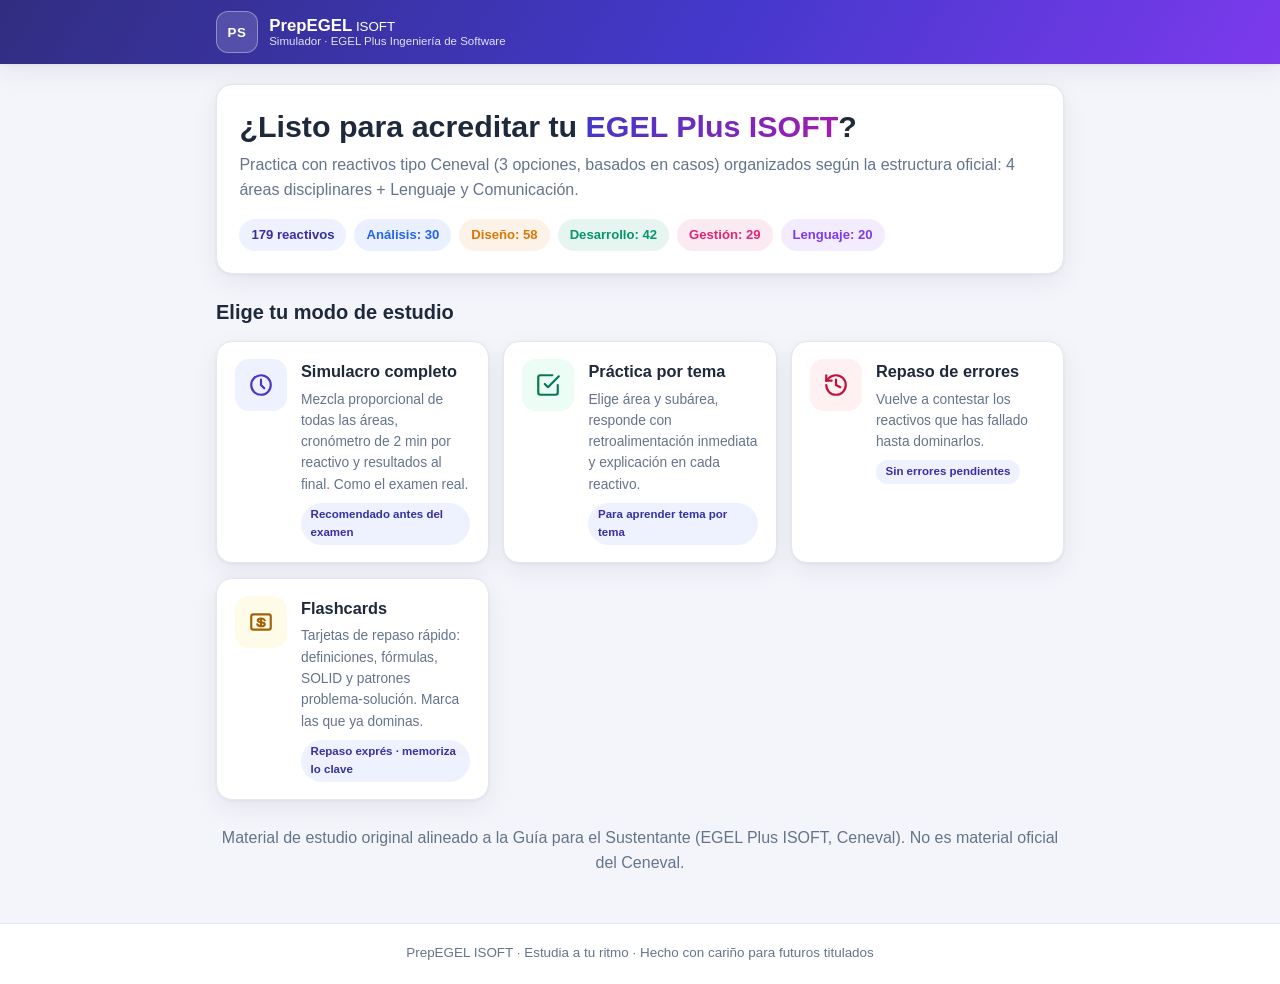
==== index.html @ 5092d604 "Simulador EGEL Plus ISOFT" ====
<!DOCTYPE html>
<html lang="es">
<head>
  <meta charset="UTF-8">
  <meta name="viewport" content="width=device-width, initial-scale=1.0">
  <meta name="description" content="App de preparación para el EGEL Plus ISOFT del Ceneval: simulacros y práctica por áreas con explicaciones.">
  <meta name="theme-color" content="#4338ca">
  <title>PrepEGEL ISOFT — Simulador EGEL Plus Ingeniería de Software</title>
  <link rel="icon" href="data:image/svg+xml,%3Csvg xmlns='http://www.w3.org/2000/svg' viewBox='0 0 100 100'%3E%3Crect width='100' height='100' rx='20' fill='%234338ca'/%3E%3Ctext x='50' y='68' font-size='48' text-anchor='middle' fill='white' font-family='Arial'%3EPS%3C/text%3E%3C/svg%3E">
  <link rel="stylesheet" href="css/style.css">
</head>
<body>

  <header class="topbar">
    <div class="topbar-inner">
      <button id="btn-home" class="brand" aria-label="Ir al inicio">
        <span class="brand-badge">PS</span>
        <span class="brand-text">
          <strong>PrepEGEL</strong> ISOFT
          <small>Simulador · EGEL Plus Ingeniería de Software</small>
        </span>
      </button>
    </div>
    <div class="progress-track" id="progress-track" hidden>
      <div class="progress-fill" id="progress-fill"></div>
    </div>
  </header>

  <main class="container">

    <!-- ============ PANTALLA INICIO ============ -->
    <section id="screen-home" class="screen">
      <div class="hero card">
        <h1>¿Listo para acreditar tu <span class="grad-text">EGEL Plus ISOFT</span>?</h1>
        <p class="muted">
          Practica con reactivos tipo Ceneval (3 opciones, basados en casos) organizados según la
          estructura oficial: 4 áreas disciplinares + Lenguaje y Comunicación.
        </p>
        <div class="hero-stats" id="hero-stats"></div>
      </div>

      <h2 class="section-title">Elige tu modo de estudio</h2>
      <div class="mode-grid">

        <button class="mode-card" data-mode="simulacro">
          <div class="mode-icon" style="background:#eef2ff;color:#4338ca">
            <svg width="26" height="26" viewBox="0 0 24 24" fill="none" stroke="currentColor" stroke-width="2" stroke-linecap="round"><circle cx="12" cy="12" r="9"/><path d="M12 7v5l3 3"/></svg>
          </div>
          <div>
            <h3>Simulacro completo</h3>
            <p>Mezcla proporcional de todas las áreas, cronómetro de 2 min por reactivo y resultados al final. Como el examen real.</p>
            <span class="tag">Recomendado antes del examen</span>
          </div>
        </button>

        <button class="mode-card" data-mode="practica">
          <div class="mode-icon" style="background:#ecfdf5;color:#047857">
            <svg width="26" height="26" viewBox="0 0 24 24" fill="none" stroke="currentColor" stroke-width="2" stroke-linecap="round" stroke-linejoin="round"><path d="M9 11l3 3L22 4"/><path d="M21 12v7a2 2 0 01-2 2H5a2 2 0 01-2-2V5a2 2 0 012-2h11"/></svg>
          </div>
          <div>
            <h3>Práctica por tema</h3>
            <p>Elige área y subárea, responde con retroalimentación inmediata y explicación en cada reactivo.</p>
            <span class="tag">Para aprender tema por tema</span>
          </div>
        </button>

        <button class="mode-card" data-mode="errores">
          <div class="mode-icon" style="background:#fff1f2;color:#be123c">
            <svg width="26" height="26" viewBox="0 0 24 24" fill="none" stroke="currentColor" stroke-width="2" stroke-linecap="round"><path d="M3 12a9 9 0 109-9 9.75 9.75 0 00-6.74 2.74L3 8"/><path d="M3 3v5h5"/><path d="M12 7v5l4 2"/></svg>
          </div>
          <div>
            <h3>Repaso de errores</h3>
            <p>Vuelve a contestar los reactivos que has fallado hasta dominarlos.</p>
            <span class="tag" id="errors-count-tag">Sin errores pendientes</span>
          </div>
        </button>

        <button class="mode-card" data-mode="flash">
          <div class="mode-icon" style="background:#fefce8;color:#a16207">
            <svg width="26" height="26" viewBox="0 0 24 24" fill="none" stroke="currentColor" stroke-width="2" stroke-linecap="round" stroke-linejoin="round"><rect x="3" y="5" width="18" height="14" rx="2"/><path d="M12 9v6"/><path d="M15.5 10.5c-.5-1-1.9-1.7-3.5-1.7-1.7 0-3 .8-3 1.9 0 2.4 6.5 1 6.5 3.3 0 1.1-1.4 1.9-3.2 1.9-1.8 0-3.2-.7-3.7-1.8"/></svg>
          </div>
          <div>
            <h3>Flashcards</h3>
            <p>Tarjetas de repaso rápido: definiciones, fórmulas, SOLID y patrones problema-solución. Marca las que ya dominas.</p>
            <span class="tag">Repaso exprés · memoriza lo clave</span>
          </div>
        </button>

      </div>

      <div id="history-box" class="card history" hidden>
        <h3>Tus últimos intentos</h3>
        <ul id="history-list"></ul>
      </div>

      <p class="footnote muted">
        Material de estudio original alineado a la Guía para el Sustentante (EGEL Plus ISOFT, Ceneval).
        No es material oficial del Ceneval.
      </p>
    </section>

    <!-- ============ PANTALLA CONFIGURACIÓN ============ -->
    <section id="screen-setup" class="screen" hidden>
      <button class="back-link" id="btn-setup-back">&larr; Volver</button>
      <div class="card setup-card">
        <h2 id="setup-title">Configura tu sesión</h2>

        <div id="setup-areas-block">
          <h3 class="block-label">Áreas a practicar</h3>
          <div class="area-checks" id="area-checks"></div>
          <h3 class="block-label">Subáreas (opcional)</h3>
          <div class="subarea-chips" id="subarea-chips">
            <span class="muted small">Selecciona una o más áreas para filtrar por subárea.</span>
          </div>
        </div>

        <div id="setup-length-block">
          <h3 class="block-label">Extensión del simulacro</h3>
          <div class="seg-group" id="length-options"></div>
        </div>

        <div class="toggles">
          <label class="switch-row">
            <span>
              <strong>Cronómetro</strong><br>
              <span class="muted small">2 minutos por reactivo, como en el examen real.</span>
            </span>
            <input type="checkbox" id="toggle-timer" checked>
            <span class="switch" aria-hidden="true"></span>
          </label>
          <label class="switch-row">
            <span>
              <strong>Retroalimentación inmediata</strong><br>
              <span class="muted small">Ver la respuesta correcta y su explicación tras cada reactivo.</span>
            </span>
            <input type="checkbox" id="toggle-instant">
            <span class="switch" aria-hidden="true"></span>
          </label>
        </div>

        <button class="btn btn-primary btn-lg btn-block" id="btn-start">Comenzar sesión &rarr;</button>
      </div>
    </section>

    <!-- ============ PANTALLA QUIZ ============ -->
    <section id="screen-quiz" class="screen" hidden>
      <div class="quiz-head">
        <div class="quiz-meta">
          <span class="badge" id="quiz-area-badge">Área</span>
          <span class="badge badge-sub" id="quiz-sub-badge">Subárea</span>
        </div>
        <div class="quiz-right">
          <span class="counter" id="quiz-counter">1 / 10</span>
          <span class="timer-pill" id="quiz-timer">02:00</span>
        </div>
      </div>

      <article class="card question-card">
        <div id="quiz-base" class="question-base" hidden></div>
        <figure id="quiz-figure" class="q-figure" hidden></figure>
        <h2 id="quiz-stem" class="question-stem"></h2>
        <div id="quiz-options" class="options"></div>
        <div id="quiz-feedback" class="feedback" hidden>
          <p class="feedback-verdict" id="feedback-verdict"></p>
          <p class="feedback-exp" id="feedback-exp"></p>
        </div>
      </article>

      <div class="quiz-nav">
        <button class="btn btn-ghost" id="btn-prev">&larr; Anterior</button>
        <button class="btn btn-danger-ghost" id="btn-finish">Terminar</button>
        <button class="btn btn-primary" id="btn-next">Siguiente &rarr;</button>
      </div>
      <p class="muted small quiz-hint">Atajos: teclas 1·2·3 para responder, flechas para navegar.</p>
    </section>

    <!-- ============ PANTALLA RESULTADOS ============ -->
    <section id="screen-results" class="screen" hidden>
      <div class="card results-hero">
        <p class="results-kicker">Resultado de la sesión</p>
        <div class="score-ring" id="score-ring">
          <svg viewBox="0 0 120 120" aria-hidden="true">
            <circle cx="60" cy="60" r="52" class="ring-bg"/>
            <circle cx="60" cy="60" r="52" class="ring-fg" id="ring-fg"/>
          </svg>
          <div class="score-center">
            <strong id="score-pct">0%</strong>
            <span id="score-level">—</span>
          </div>
        </div>
        <p class="muted" id="score-detail"></p>
        <p class="disclaimer small muted">Nivel estimado. El examen oficial usa la escala ICNE 700–1300 (≥1000 Satisfactorio, ≥1150 Sobresaliente).</p>
      </div>

      <div class="card">
        <h3>Desempeño por área</h3>
        <div id="area-breakdown"></div>
      </div>

      <div class="card">
        <h3>Desempeño por subárea</h3>
        <div id="subarea-breakdown"></div>
      </div>

      <div class="results-actions">
        <button class="btn btn-primary" id="btn-review-all">Revisar reactivos con explicaciones</button>
        <button class="btn btn-ghost" id="btn-new-session">Nueva sesión</button>
      </div>
    </section>

    <!-- ============ PANTALLA REPASO ============ -->
    <section id="screen-review" class="screen" hidden>
      <button class="back-link" id="btn-review-back">&larr; Volver a resultados</button>
      <div class="review-filter" id="review-filter">
        <button class="chip active" data-filter="all">Todas</button>
        <button class="chip" data-filter="wrong">Incorrectas</button>
        <button class="chip" data-filter="right">Correctas</button>
      </div>
      <div id="review-list"></div>
    </section>

    <!-- ============ PANTALLA FLASHCARDS ============ -->
    <section id="screen-flash" class="screen" hidden>
      <button class="back-link" id="fc-exit">&larr; Volver al inicio</button>

      <div class="flash-toolbar">
        <div class="review-filter" id="fc-filter">
          <button class="chip active" data-area="all">Todas</button>
          <button class="chip" data-area="A1">A1 · Análisis</button>
          <button class="chip" data-area="A2">A2 · Diseño</button>
          <button class="chip" data-area="A3">A3 · Desarrollo</button>
          <button class="chip" data-area="A4">A4 · Gestión</button>
          <button class="chip" data-area="LC">Lenguaje</button>
        </div>
        <label class="fc-toggle">
          <input type="checkbox" id="fc-only-unknown">
          <span>Solo no dominadas</span>
        </label>
      </div>

      <div class="fc-meta muted small">
        <span id="fc-progress-text"></span>
        <span id="fc-counter-known"></span>
      </div>
      <div class="progress-track"><div class="progress-fill" id="fc-progress-fill"></div></div>

      <div id="fc-card-wrap">
        <div class="fc-card" id="fc-card">
          <div class="fc-face fc-front">
            <span class="badge" id="fc-area-badge"></span>
            <p class="fc-text" id="fc-card-front-text"></p>
            <span class="muted tiny">Pregunta</span>
          </div>
          <div class="fc-face fc-back">
            <p class="fc-text fc-back-text" id="fc-card-back-text"></p>
            <span class="muted tiny">Respuesta</span>
          </div>
        </div>
      </div>
      <p class="muted small center" id="fc-hint"></p>

      <div class="fc-verdicts" id="fc-verdicts" hidden>
        <button class="btn btn-danger" id="fc-hard">&#10007; Aún no la sabía</button>
        <button class="btn btn-success" id="fc-easy">&#10003; ¡La sabía!</button>
      </div>

      <div class="card center" id="fc-done-panel" hidden></div>
    </section>

  </main>

  <!-- Diálogo de confirmación al terminar -->
  <div class="overlay" id="finish-overlay" hidden>
    <div class="dialog card">
      <h3>¿Terminar la sesión?</h3>
      <p id="finish-summary" class="muted"></p>
      <div class="dialog-actions">
        <button class="btn btn-ghost" id="btn-cancel-finish">Seguir estudiando</button>
        <button class="btn btn-primary" id="btn-confirm-finish">Sí, terminar</button>
      </div>
    </div>
  </div>

  <footer class="site-footer muted small">
    PrepEGEL ISOFT · Estudia a tu ritmo · Hecho con cariño para futuros titulados
  </footer>

  <script src="js/questions-a1.js"></script>
  <script src="js/questions-a2.js"></script>
  <script src="js/questions-a3.js"></script>
  <script src="js/questions-a4.js"></script>
  <script src="js/questions-lang.js"></script>
  <script src="js/questions-extra.js"></script>
  <script src="js/flashcards.js"></script>
  <script src="js/app.js"></script>
</body>
</html>
---- css/style.css ----
/* ============================================================
   PrepEGEL ISOFT — Hoja de estilos
   Diseño limpio, responsivo, mobile-first
   ============================================================ */

:root {
  --primary: #4338ca;
  --primary-dark: #3730a3;
  --primary-soft: #eef2ff;
  --accent: #7c3aed;
  --bg: #f4f5fb;
  --card: #ffffff;
  --ink: #1e293b;
  --muted: #64748b;
  --line: #e2e8f0;
  --ok: #059669;
  --ok-soft: #ecfdf5;
  --bad: #dc2626;
  --bad-soft: #fef2f2;
  --warn: #d97706;
  --radius: 16px;
  --shadow: 0 1px 3px rgba(30, 41, 59, .06), 0 8px 24px rgba(30, 41, 59, .07);
  font-size: 16px;
}

/* El atributo hidden SIEMPRE oculta, aunque haya reglas display:flex/grid en clases */
[hidden] { display: none !important; }

* { box-sizing: border-box; margin: 0; padding: 0; }

html { scroll-behavior: smooth; }

body {
  font-family: -apple-system, BlinkMacSystemFont, "Segoe UI", Roboto, "Helvetica Neue", Arial, sans-serif;
  background: var(--bg);
  color: var(--ink);
  line-height: 1.55;
  -webkit-font-smoothing: antialiased;
  min-height: 100vh;
  display: flex;
  flex-direction: column;
}

/* ---------- Barra superior ---------- */
.topbar {
  background: linear-gradient(120deg, #312e81 0%, #4338ca 55%, #7c3aed 100%);
  color: #fff;
  position: sticky;
  top: 0;
  z-index: 50;
  box-shadow: var(--shadow);
}
.topbar-inner {
  max-width: 880px;
  margin: 0 auto;
  padding: .7rem 1rem;
}
.brand {
  display: flex;
  align-items: center;
  gap: .7rem;
  background: none;
  border: 0;
  cursor: pointer;
  text-align: left;
  color: #fff;
}
.brand-badge {
  width: 42px; height: 42px;
  border-radius: 12px;
  background: rgba(255,255,255,.15);
  border: 1px solid rgba(255,255,255,.35);
  display: grid;
  place-items: center;
  font-weight: 800;
  letter-spacing: .5px;
}
.brand-text { line-height: 1.15; }
.brand-text strong { font-size: 1.05rem; }
.brand-text small {
  display: block;
  font-size: .72rem;
  opacity: .85;
}

.progress-track {
  height: 5px;
  background: rgba(255,255,255,.25);
}
.progress-fill {
  height: 100%;
  width: 0%;
  background: #fff;
  transition: width .3s ease;
}

/* ---------- Layout ---------- */
.container {
  width: 100%;
  max-width: 880px;
  margin: 0 auto;
  padding: 1.2rem 1rem 3rem;
  flex: 1;
}

.screen[hidden] { display: none !important; }

.card {
  background: var(--card);
  border-radius: var(--radius);
  box-shadow: var(--shadow);
  padding: 1.4rem;
  margin-bottom: 1.1rem;
  border: 1px solid var(--line);
}

h1 { font-size: clamp(1.4rem, 4vw, 1.9rem); line-height: 1.25; }
h2 { font-size: 1.25rem; }
h3 { font-size: 1.02rem; }

.grad-text {
  background: linear-gradient(90deg, #4338ca, #a21caf);
  -webkit-background-clip: text;
  background-clip: text;
  color: transparent;
}

.section-title { margin: 1.4rem 0 .8rem; }

.muted { color: var(--muted); }
.small { font-size: .84rem; }

.hero p { margin-top: .5rem; }

.hero-stats {
  display: flex;
  flex-wrap: wrap;
  gap: .5rem;
  margin-top: 1rem;
}
.stat-chip {
  background: var(--primary-soft);
  color: var(--primary-dark);
  font-weight: 600;
  font-size: .82rem;
  padding: .38rem .75rem;
  border-radius: 999px;
}

.footnote { margin-top: 1.6rem; text-align: center; }

/* ---------- Modos ---------- */
.mode-grid {
  display: grid;
  gap: .9rem;
  grid-template-columns: repeat(auto-fit, minmax(250px, 1fr));
}
.mode-card {
  display: flex;
  gap: .9rem;
  align-items: flex-start;
  text-align: left;
  background: var(--card);
  border: 1px solid var(--line);
  border-radius: var(--radius);
  box-shadow: var(--shadow);
  padding: 1.1rem;
  cursor: pointer;
  transition: transform .15s ease, box-shadow .15s ease, border-color .15s ease;
  font: inherit;
  color: inherit;
}
.mode-card:hover { transform: translateY(-3px); border-color: var(--primary); }
.mode-card:focus-visible { outline: 3px solid var(--primary); outline-offset: 2px; }
.mode-card h3 { margin-bottom: .25rem; }
.mode-card p { font-size: .86rem; color: var(--muted); }
.mode-icon {
  flex: 0 0 auto;
  width: 52px; height: 52px;
  border-radius: 14px;
  display: grid;
  place-items: center;
}
.tag {
  display: inline-block;
  margin-top: .5rem;
  font-size: .72rem;
  font-weight: 700;
  color: var(--primary-dark);
  background: var(--primary-soft);
  border-radius: 999px;
  padding: .18rem .6rem;
}

/* ---------- Historial ---------- */
.history ul { list-style: none; margin-top: .6rem; }
.history li {
  display: flex;
  justify-content: space-between;
  gap: 1rem;
  padding: .45rem 0;
  border-bottom: 1px dashed var(--line);
  font-size: .88rem;
}
.history li:last-child { border-bottom: 0; }

/* ---------- Botones ---------- */
.btn {
  font: inherit;
  font-weight: 600;
  border-radius: 12px;
  border: 1px solid transparent;
  padding: .65rem 1.2rem;
  cursor: pointer;
  transition: filter .15s ease, transform .1s ease, background .15s ease;
}
.btn:active { transform: scale(.98); }
.btn-primary { background: var(--primary); color: #fff; }
.btn-primary:hover { filter: brightness(1.08); }
.btn-ghost {
  background: #fff;
  border-color: var(--line);
  color: var(--ink);
}
.btn-ghost:hover { background: #f8fafc; }
.btn-danger-ghost {
  background: #fff;
  border-color: #fecdd3;
  color: var(--bad);
}
.btn-danger-ghost:hover { background: var(--bad-soft); }
.btn-lg { padding: .85rem 1.4rem; font-size: 1.05rem; }
.btn-block { width: 100%; }
.btn:disabled { opacity: .45; cursor: not-allowed; }

.back-link {
  background: none;
  border: 0;
  color: var(--primary);
  font-weight: 600;
  cursor: pointer;
  font-size: .92rem;
  margin-bottom: .8rem;
  padding: .2rem 0;
}

/* ---------- Configuración ---------- */
.setup-card h2 { margin-bottom: .4rem; }
.block-label {
  margin: 1.1rem 0 .55rem;
  font-size: .82rem;
  text-transform: uppercase;
  letter-spacing: .06em;
  color: var(--muted);
}
.area-checks {
  display: grid;
  gap: .5rem;
  grid-template-columns: repeat(auto-fit, minmax(230px, 1fr));
}
.area-check-item {
  display: flex;
  align-items: center;
  gap: .55rem;
  border: 1px solid var(--line);
  border-radius: 12px;
  padding: .6rem .75rem;
  cursor: pointer;
  font-size: .86rem;
  background: #fff;
  transition: border-color .15s ease;
}
.area-check-item:hover { border-color: var(--primary); }
.area-check-item input { accent-color: var(--primary); width: 17px; height: 17px; }
.area-dot {
  width: 10px; height: 10px;
  border-radius: 50%;
  flex: 0 0 auto;
}

.subarea-chips {
  display: flex;
  flex-wrap: wrap;
  gap: .45rem;
}
.chip {
  border: 1px solid var(--line);
  background: #fff;
  border-radius: 999px;
  font: inherit;
  font-size: .8rem;
  padding: .32rem .8rem;
  cursor: pointer;
  color: var(--ink);
  transition: all .15s ease;
}
.chip.active {
  background: var(--primary);
  border-color: var(--primary);
  color: #fff;
  font-weight: 600;
}

.seg-group {
  display: inline-flex;
  flex-wrap: wrap;
  border: 1px solid var(--line);
  border-radius: 12px;
  overflow: hidden;
  background: #fff;
}
.seg-group button {
  font: inherit;
  font-size: .88rem;
  border: 0;
  background: transparent;
  padding: .55rem 1.05rem;
  cursor: pointer;
  color: var(--muted);
  border-right: 1px solid var(--line);
}
.seg-group button:last-child { border-right: 0; }
.seg-group button.active {
  background: var(--primary);
  color: #fff;
  font-weight: 600;
}

.toggles { margin-top: 1.3rem; display: grid; gap: .8rem; }
.switch-row {
  display: flex;
  align-items: center;
  justify-content: space-between;
  gap: 1rem;
  border: 1px solid var(--line);
  border-radius: 12px;
  padding: .75rem .9rem;
  cursor: pointer;
  background: #fff;
}
.switch-row input { display: none; }
.switch {
  flex: 0 0 auto;
  width: 46px; height: 26px;
  background: #cbd5e1;
  border-radius: 999px;
  position: relative;
  transition: background .2s ease;
}
.switch::after {
  content: "";
  position: absolute;
  top: 3px; left: 3px;
  width: 20px; height: 20px;
  background: #fff;
  border-radius: 50%;
  transition: left .2s ease;
  box-shadow: 0 1px 3px rgba(0,0,0,.25);
}
.switch-row input:checked + .switch { background: var(--primary); }
.switch-row input:checked + .switch::after { left: 23px; }

#btn-start { margin-top: 1.4rem; }

/* ---------- Quiz ---------- */
.quiz-head {
  display: flex;
  align-items: center;
  justify-content: space-between;
  gap: .8rem;
  flex-wrap: wrap;
  margin-bottom: .8rem;
}
.quiz-meta { display: flex; gap: .4rem; flex-wrap: wrap; }
.badge {
  font-size: .74rem;
  font-weight: 700;
  padding: .3rem .7rem;
  border-radius: 999px;
  background: var(--primary-soft);
  color: var(--primary-dark);
}
.badge-sub { background: #f1f5f9; color: #475569; }
.quiz-right { display: flex; align-items: center; gap: .6rem; }
.counter { font-weight: 700; font-size: .95rem; }
.timer-pill {
  font-variant-numeric: tabular-nums;
  font-weight: 700;
  background: var(--ink);
  color: #fff;
  border-radius: 999px;
  padding: .34rem .85rem;
  min-width: 76px;
  text-align: center;
}
.timer-pill.warn {
  background: var(--warn);
  animation: pulse 1s infinite;
}
.timer-pill.off { background: #94a3b8; }
@keyframes pulse {
  50% { opacity: .55; }
}

.question-base {
  background: #f8fafc;
  border-left: 4px solid var(--primary);
  border-radius: 10px;
  padding: .9rem 1rem;
  font-size: .93rem;
  white-space: pre-line;
  margin-bottom: 1rem;
  color: #334155;
}
.question-stem { margin-bottom: 1.1rem; font-size: 1.08rem; line-height: 1.5; }

.options { display: grid; gap: .6rem; }
.option-btn {
  display: flex;
  align-items: flex-start;
  gap: .8rem;
  text-align: left;
  font: inherit;
  background: #fff;
  border: 2px solid var(--line);
  border-radius: 14px;
  padding: .85rem 1rem;
  cursor: pointer;
  transition: border-color .15s ease, background .15s ease;
  line-height: 1.45;
}
.option-btn:hover:not(:disabled) { border-color: var(--primary); background: var(--primary-soft); }
.option-btn:disabled { cursor: default; opacity: 1; }
.option-letter {
  flex: 0 0 auto;
  width: 28px; height: 28px;
  border-radius: 8px;
  background: #f1f5f9;
  color: #475569;
  display: grid;
  place-items: center;
  font-weight: 800;
  font-size: .85rem;
}
.option-btn.selected { border-color: var(--primary); background: var(--primary-soft); }
.option-btn.selected .option-letter { background: var(--primary); color: #fff; }

.option-btn.correct { border-color: var(--ok); background: var(--ok-soft); }
.option-btn.correct .option-letter { background: var(--ok); color: #fff; }
.option-btn.wrong { border-color: var(--bad); background: var(--bad-soft); }
.option-btn.wrong .option-letter { background: var(--bad); color: #fff; }

.feedback {
  margin-top: 1rem;
  border-radius: 12px;
  padding: .9rem 1rem;
  animation: fadein .25s ease;
}
.feedback.good { background: var(--ok-soft); border: 1px solid #a7f3d0; }
.feedback.bad  { background: var(--bad-soft); border: 1px solid #fecaca; }
.feedback-verdict { font-weight: 700; margin-bottom: .3rem; }
.feedback.good .feedback-verdict { color: var(--ok); }
.feedback.bad .feedback-verdict { color: var(--bad); }
@keyframes fadein { from { opacity: 0; transform: translateY(4px); } }

.quiz-nav {
  display: flex;
  justify-content: space-between;
  gap: .6rem;
  margin-top: 1rem;
}
.quiz-nav .btn { flex: 1; }
.quiz-hint { text-align: center; margin-top: .6rem; }

/* ---------- Resultados ---------- */
.results-hero { text-align: center; }
.results-kicker {
  text-transform: uppercase;
  letter-spacing: .1em;
  font-size: .74rem;
  font-weight: 700;
  color: var(--muted);
}
.score-ring { position: relative; width: 168px; margin: .9rem auto .6rem; }
.score-ring svg { width: 100%; height: auto; transform: rotate(-90deg); }
.ring-bg, .ring-fg {
  fill: none;
  stroke-width: 11;
  stroke-linecap: round;
}
.ring-bg { stroke: var(--line); }
.ring-fg {
  stroke: var(--primary);
  stroke-dasharray: 327;
  stroke-dashoffset: 327;
  transition: stroke-dashoffset 1s cubic-bezier(.22,1,.36,1), stroke .4s ease;
}
.ring-fg.level-good { stroke: var(--ok); }
.ring-fg.level-bad { stroke: var(--bad); }
.score-center {
  position: absolute;
  inset: 0;
  display: grid;
  place-content: center;
  text-align: center;
}
.score-center strong { font-size: 2rem; line-height: 1.1; }
.score-center span { font-size: .8rem; color: var(--muted); font-weight: 600; }
.disclaimer { margin-top: .7rem; }

.breakdown-row { margin-bottom: .95rem; }
.breakdown-label {
  display: flex;
  justify-content: space-between;
  font-size: .85rem;
  font-weight: 600;
  margin-bottom: .3rem;
  gap: .6rem;
}
.breakdown-bar {
  height: 10px;
  background: #eef2f7;
  border-radius: 999px;
  overflow: hidden;
}
.breakdown-fill {
  height: 100%;
  border-radius: 999px;
  width: 0%;
  transition: width .8s cubic-bezier(.22,1,.36,1);
}
.breakdown-note { font-size: .78rem; color: var(--muted); margin-top: .2rem; }

.results-actions {
  display: grid;
  gap: .6rem;
  grid-template-columns: 1fr 1fr;
}
@media (max-width: 560px) {
  .results-actions { grid-template-columns: 1fr; }
}

/* ---------- Repaso ---------- */
.review-filter {
  display: flex;
  gap: .45rem;
  margin-bottom: 1rem;
}
.review-item { margin-bottom: 1rem; }
.review-head {
  display: flex;
  align-items: center;
  gap: .5rem;
  flex-wrap: wrap;
  margin-bottom: .6rem;
}
.verdict-pill {
  font-size: .72rem;
  font-weight: 800;
  padding: .22rem .65rem;
  border-radius: 999px;
}
.verdict-pill.ok { background: var(--ok-soft); color: var(--ok); }
.verdict-pill.bad { background: var(--bad-soft); color: var(--bad); }
.review-stem { font-weight: 600; margin: .5rem 0; }
.review-opt {
  display: block;
  border: 1px solid var(--line);
  border-radius: 10px;
  padding: .5rem .8rem;
  margin: .35rem 0;
  font-size: .9rem;
}
.review-opt.your-pick { border-width: 2px; }
.review-opt.opt-correct { border-color: var(--ok); background: var(--ok-soft); }
.review-opt.opt-wrongpick { border-color: var(--bad); background: var(--bad-soft); }
.review-exp {
  margin-top: .7rem;
  background: #f8fafc;
  border-left: 4px solid var(--accent);
  border-radius: 8px;
  padding: .7rem .9rem;
  font-size: .89rem;
  color: #334155;
}
.review-exp strong { color: var(--accent); }

/* ---------- Diálogo ---------- */
.overlay {
  position: fixed;
  inset: 0;
  background: rgba(15, 23, 42, .55);
  display: grid;
  place-items: center;
  z-index: 100;
  padding: 1rem;
}
.dialog { max-width: 420px; width: 100%; margin: 0; }
.dialog-actions {
  display: flex;
  justify-content: flex-end;
  gap: .6rem;
  margin-top: 1.1rem;
  flex-wrap: wrap;
}

.site-footer {
  text-align: center;
  padding: 1.2rem;
  border-top: 1px solid var(--line);
  background: #fff;
}

/* ---------- Responsivo extra ---------- */
@media (max-width: 480px) {
  .container { padding: 1rem .75rem 2.5rem; }
  .card { padding: 1.1rem; }
  .quiz-nav { flex-wrap: wrap; }
  .quiz-nav .btn { flex: 1 1 40%; }
  .brand-text small { display: none; }
  .mode-grid { grid-template-columns: 1fr; }
}

/* ---------- Imágenes de preguntas (diagramas) ---------- */
.q-figure {
  margin: .2rem 0 1rem;
  text-align: center;
}
.q-figure img,
img.q-img {
  width: 100%;
  max-width: 560px;
  display: block;
  margin: 0 auto .4rem;
  border: 1px solid var(--line);
  border-radius: 12px;
  background: #fff;
  padding: .45rem;
  box-shadow: 0 4px 18px rgba(15, 23, 42, .06);
}

/* ---------- Flashcards ---------- */
.flash-toolbar {
  display: flex;
  flex-wrap: wrap;
  gap: .6rem;
  align-items: center;
  justify-content: space-between;
  margin-bottom: .8rem;
}
.fc-toggle {
  display: inline-flex;
  align-items: center;
  gap: .45rem;
  font-size: .88rem;
  color: var(--muted);
  cursor: pointer;
  user-select: none;
}
.fc-toggle input { width: 17px; height: 17px; accent-color: var(--primary); }
.fc-meta { display: flex; justify-content: space-between; margin-bottom: .3rem; }
.center { text-align: center; }
.tiny { font-size: .72rem; letter-spacing: .04em; text-transform: uppercase; }

#fc-card-wrap { margin-top: 1rem; perspective: 1200px; }
.fc-card {
  position: relative;
  width: min(92vw, 580px);
  height: min(52vh, 330px);
  margin: 0 auto;
  cursor: pointer;
  transform-style: preserve-3d;
  transition: transform .45s cubic-bezier(.2, .7, .3, 1);
}
.fc-card.flipped { transform: rotateY(180deg); }
.fc-face {
  position: absolute;
  inset: 0;
  backface-visibility: hidden;
  -webkit-backface-visibility: hidden;
  display: flex;
  flex-direction: column;
  align-items: center;
  justify-content: center;
  gap: .9rem;
  text-align: center;
  padding: 1.6rem;
  border-radius: 18px;
  background: #fff;
  border: 2px solid var(--primary);
  box-shadow: 0 12px 34px rgba(79, 70, 229, .16);
  overflow-y: auto;
}
.fc-back {
  transform: rotateY(180deg);
  background: var(--primary-soft);
  border-color: var(--primary);
}
.fc-text {
  font-size: 1.08rem;
  line-height: 1.55;
  color: #1e293b;
  overflow-wrap: anywhere;
}
.fc-back-text { font-weight: 500; }

.fc-verdicts {
  display: flex;
  gap: .7rem;
  justify-content: center;
  margin-top: 1.1rem;
  flex-wrap: wrap;
}
.btn-success {
  background: #059669;
  color: #fff;
}
.btn-success:hover { background: #047857; }
.btn-danger {
  background: #e11d48;
  color: #fff;
}
.btn-danger:hover { background: #be123c; }
#fc-done-panel h3 { margin-bottom: .3rem; }

@media (max-width: 480px) {
  .fc-card { height: min(56vh, 300px); }
  .fc-text { font-size: .98rem; }
  .flash-toolbar { flex-direction: column; align-items: flex-start; }
}
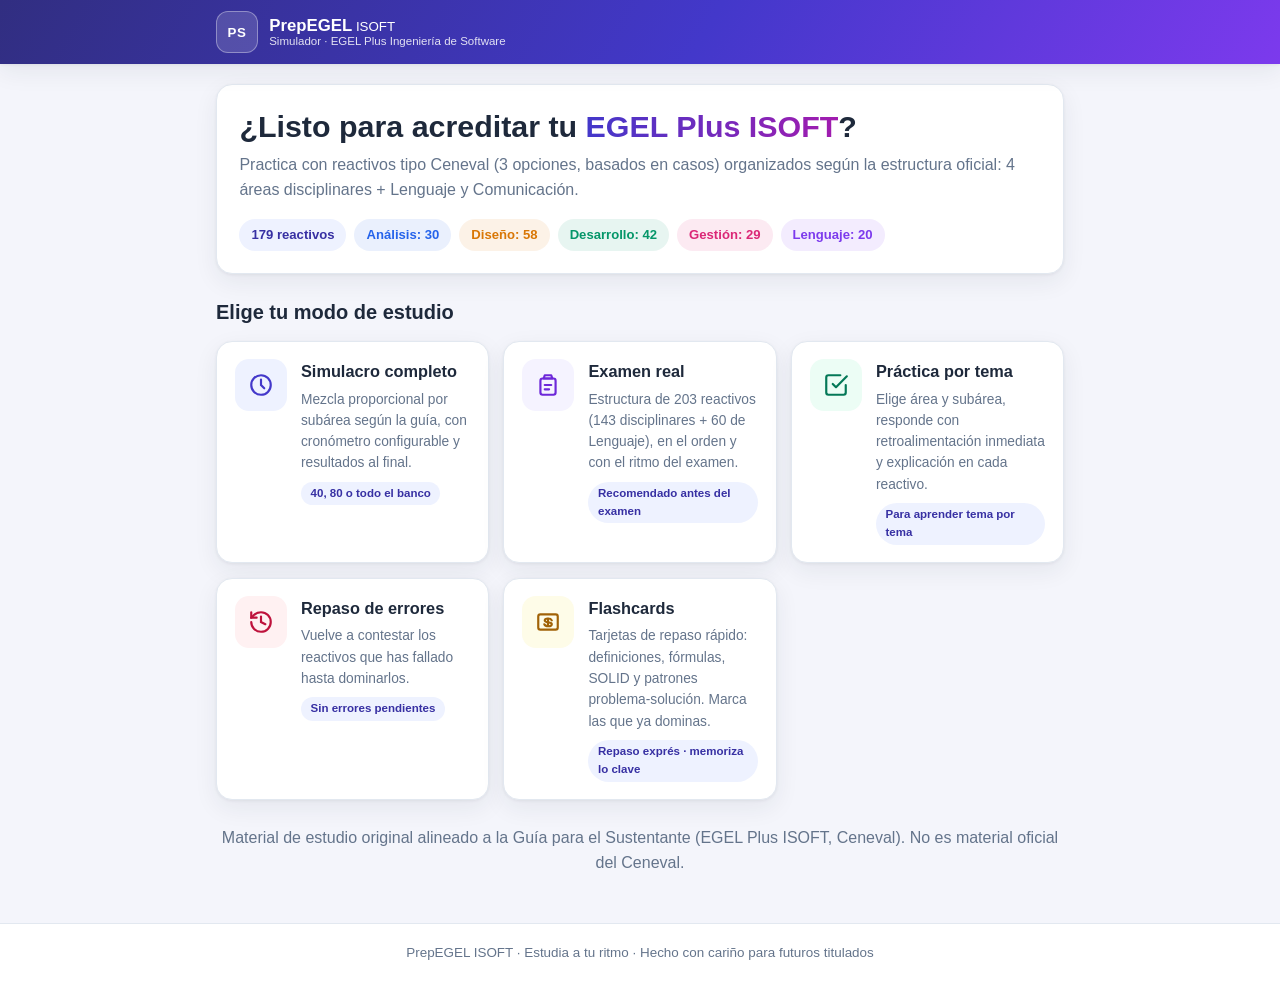
==== commit e48a71f8: "Paso 2: muestreo por subárea, multirreactivos, tiempos y correcciones" ====
--- a/index.html
+++ b/index.html
@@ -48,7 +48,18 @@
           </div>
           <div>
             <h3>Simulacro completo</h3>
-            <p>Mezcla proporcional de todas las áreas, cronómetro de 2 min por reactivo y resultados al final. Como el examen real.</p>
+            <p>Mezcla proporcional por subárea según la guía, con cronómetro configurable y resultados al final.</p>
+            <span class="tag">40, 80 o todo el banco</span>
+          </div>
+        </button>
+
+        <button class="mode-card" data-mode="examen">
+          <div class="mode-icon" style="background:#f5f3ff;color:#6d28d9">
+            <svg width="26" height="26" viewBox="0 0 24 24" fill="none" stroke="currentColor" stroke-width="2" stroke-linecap="round" stroke-linejoin="round"><path d="M9 3h6l1 3H8z"/><rect x="5" y="6" width="14" height="15" rx="2"/><path d="M9 12h6M9 16h4"/></svg>
+          </div>
+          <div>
+            <h3>Examen real</h3>
+            <p>Estructura de 203 reactivos (143 disciplinares + 60 de Lenguaje), en el orden y con el ritmo del examen.</p>
             <span class="tag">Recomendado antes del examen</span>
           </div>
         </button>
@@ -119,15 +130,32 @@
           <div class="seg-group" id="length-options"></div>
         </div>
 
+        <div id="setup-exam-block" hidden>
+          <h3 class="block-label">Estructura</h3>
+          <div class="exam-info" id="exam-info"></div>
+        </div>
+
         <div class="toggles">
           <label class="switch-row">
             <span>
               <strong>Cronómetro</strong><br>
-              <span class="muted small">2 minutos por reactivo, como en el examen real.</span>
+              <span class="muted small">Tiempo total = suma del tiempo por reactivo configurado abajo.</span>
             </span>
             <input type="checkbox" id="toggle-timer" checked>
             <span class="switch" aria-hidden="true"></span>
           </label>
+          <div class="time-config">
+            <label>
+              <span>Minutos por reactivo · disciplinar</span>
+              <input type="number" id="input-min-dis" min="0.5" max="10" step="0.1" inputmode="decimal">
+            </label>
+            <label>
+              <span>Minutos por reactivo · Lenguaje</span>
+              <input type="number" id="input-min-lg" min="0.5" max="10" step="0.1" inputmode="decimal">
+            </label>
+            <button type="button" class="btn btn-ghost btn-sm" id="btn-time-reset">Restablecer 2.9 / 2</button>
+            <p class="muted small">Por defecto 2.9 min (7 h para 143 reactivos disciplinares) y 2 min (2 h para 60 de Lenguaje), según el horario de la guía.</p>
+          </div>
           <label class="switch-row">
             <span>
               <strong>Retroalimentación inmediata</strong><br>
@@ -189,7 +217,12 @@
           </div>
         </div>
         <p class="muted" id="score-detail"></p>
-        <p class="disclaimer small muted">Nivel estimado. El examen oficial usa la escala ICNE 700–1300 (≥1000 Satisfactorio, ≥1150 Sobresaliente).</p>
+        <p class="disclaimer small muted">
+          <strong>Nivel estimado.</strong> Aquí se calcula con el porcentaje de aciertos (60 % o más: Satisfactorio;
+          85 % o más: Sobresaliente). El Ceneval no usa porcentajes: convierte los aciertos de cada área al
+          Índice Ceneval, de 700 a 1300 puntos, donde 1000 o más es Satisfactorio y 1150 o más es Sobresaliente,
+          y con eso asigna el nivel por área, por sección y global.
+        </p>
       </div>
 
       <div class="card">
@@ -200,6 +233,11 @@
       <div class="card">
         <h3>Desempeño por subárea</h3>
         <div id="subarea-breakdown"></div>
+      </div>
+
+      <div class="card" id="lg-breakdown-card" hidden>
+        <h3>Lenguaje y Comunicación: ámbitos y procesos</h3>
+        <div id="lg-breakdown"></div>
       </div>
 
       <div class="results-actions">
@@ -230,7 +268,7 @@
           <button class="chip" data-area="A2">A2 · Diseño</button>
           <button class="chip" data-area="A3">A3 · Desarrollo</button>
           <button class="chip" data-area="A4">A4 · Gestión</button>
-          <button class="chip" data-area="LC">Lenguaje</button>
+          <button class="chip" data-area="LG">Lenguaje</button>
         </div>
         <label class="fc-toggle">
           <input type="checkbox" id="fc-only-unknown">
--- a/css/style.css
+++ b/css/style.css
@@ -728,3 +728,44 @@
   .fc-text { font-size: .98rem; }
   .flash-toolbar { flex-direction: column; align-items: flex-start; }
 }
+
+/* ---------- Guía dic 2026: tiempo configurable, examen real, multirreactivos, Lenguaje ---------- */
+.btn-sm { padding: .4rem .8rem; font-size: .82rem; }
+.time-config {
+  display: grid;
+  grid-template-columns: repeat(auto-fit, minmax(210px, 1fr));
+  gap: .6rem .9rem;
+  align-items: end;
+  border: 1px solid var(--line);
+  border-radius: 12px;
+  padding: .8rem 1rem;
+}
+.time-config label { display: grid; gap: .3rem; font-size: .85rem; font-weight: 600; }
+.time-config input {
+  font: inherit;
+  padding: .45rem .6rem;
+  border: 1px solid var(--line);
+  border-radius: 8px;
+  width: 100%;
+  max-width: 140px;
+}
+.time-config input:disabled { opacity: .5; }
+.time-config p { grid-column: 1 / -1; margin: 0; }
+.exam-info p { margin: 0 0 .5rem; }
+.base-kicker {
+  font-size: .75rem;
+  font-weight: 700;
+  text-transform: uppercase;
+  letter-spacing: .05em;
+  color: var(--primary-dark);
+  margin-bottom: .45rem;
+}
+.score-center span small { font-weight: 500; font-size: .72rem; }
+.breakdown-group {
+  margin: 1rem 0 .55rem;
+  font-size: .8rem;
+  text-transform: uppercase;
+  letter-spacing: .05em;
+  color: var(--muted);
+}
+.breakdown-group:first-child { margin-top: .2rem; }
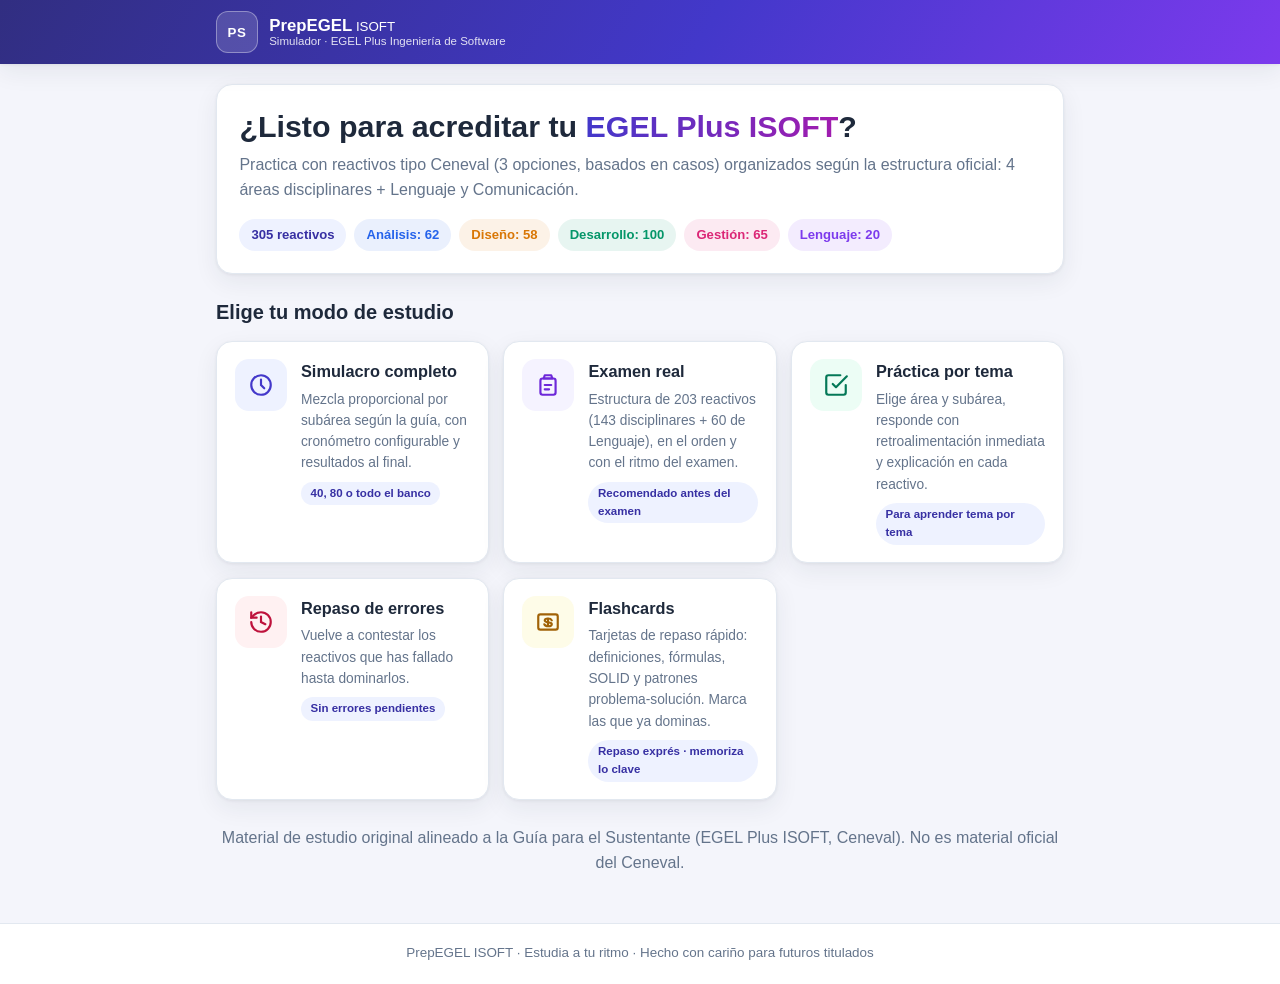
==== commit 0743098c: "Paso 4: Área 1 ampliada a 62 reactivos y correcciones en A1 y A4" ====
--- a/index.html
+++ b/index.html
@@ -7,7 +7,7 @@
   <meta name="theme-color" content="#4338ca">
   <title>PrepEGEL ISOFT — Simulador EGEL Plus Ingeniería de Software</title>
   <link rel="icon" href="data:image/svg+xml,%3Csvg xmlns='http://www.w3.org/2000/svg' viewBox='0 0 100 100'%3E%3Crect width='100' height='100' rx='20' fill='%234338ca'/%3E%3Ctext x='50' y='68' font-size='48' text-anchor='middle' fill='white' font-family='Arial'%3EPS%3C/text%3E%3C/svg%3E">
-  <link rel="stylesheet" href="css/style.css">
+  <link rel="stylesheet" href="css/style.css?v=2026-11-18">
 </head>
 <body>
 
@@ -323,13 +323,13 @@
     PrepEGEL ISOFT · Estudia a tu ritmo · Hecho con cariño para futuros titulados
   </footer>
 
-  <script src="js/questions-a1.js"></script>
-  <script src="js/questions-a2.js"></script>
-  <script src="js/questions-a3.js"></script>
-  <script src="js/questions-a4.js"></script>
-  <script src="js/questions-lang.js"></script>
-  <script src="js/questions-extra.js"></script>
-  <script src="js/flashcards.js"></script>
-  <script src="js/app.js"></script>
+  <script src="js/questions-a1.js?v=2026-11-18"></script>
+  <script src="js/questions-a2.js?v=2026-11-18"></script>
+  <script src="js/questions-a3.js?v=2026-11-18"></script>
+  <script src="js/questions-a4.js?v=2026-11-18"></script>
+  <script src="js/questions-lang.js?v=2026-11-18"></script>
+  <script src="js/questions-extra.js?v=2026-11-18"></script>
+  <script src="js/flashcards.js?v=2026-11-18"></script>
+  <script src="js/app.js?v=2026-11-18"></script>
 </body>
 </html>
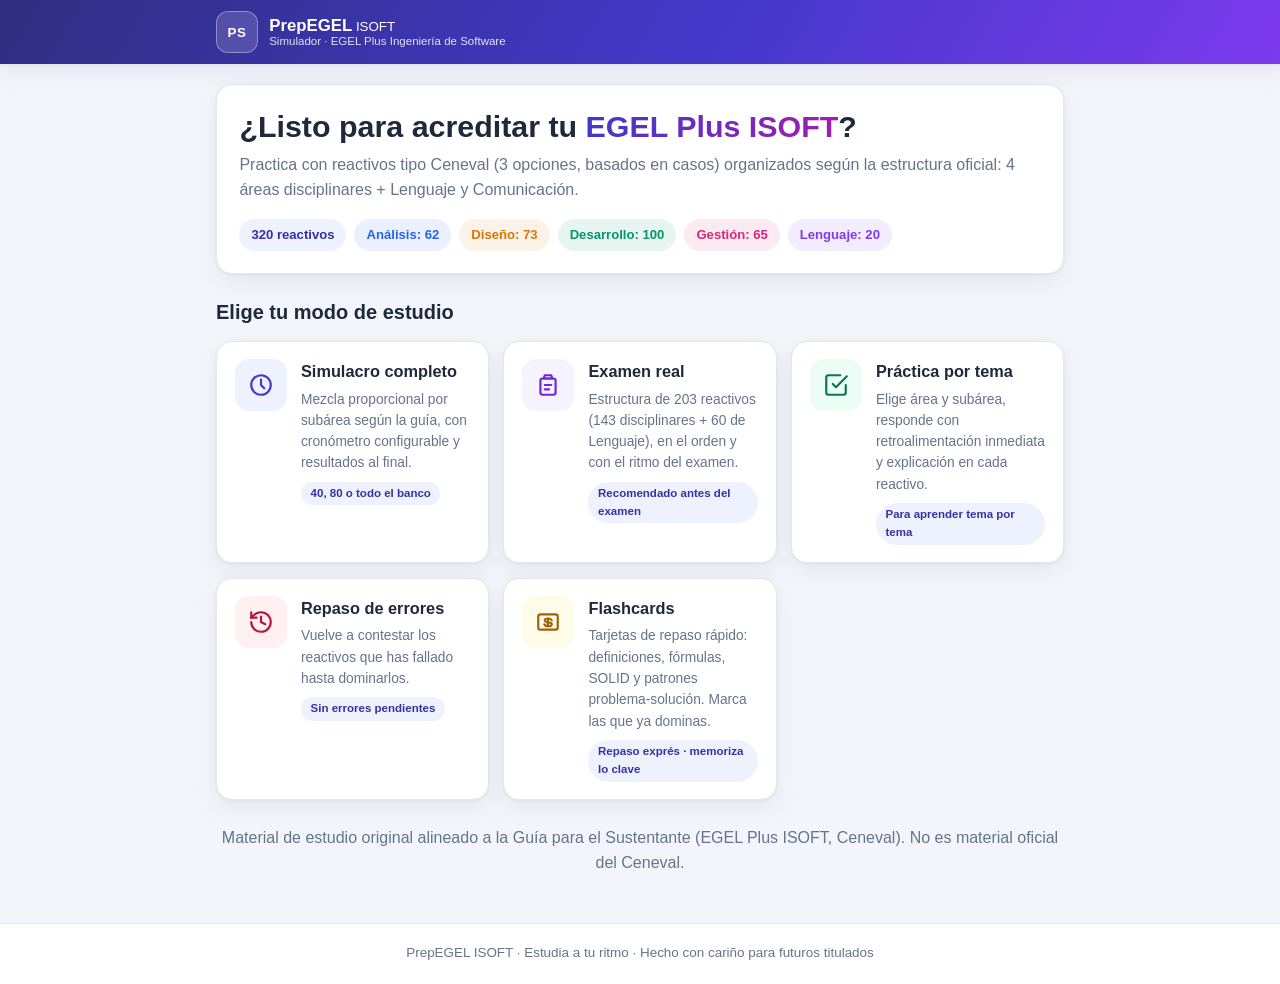
==== commit 1bbe0a6d: "Paso 4: Área 2 completa, reemplazos en 2.2 y validador" ====
--- a/index.html
+++ b/index.html
@@ -7,7 +7,7 @@
   <meta name="theme-color" content="#4338ca">
   <title>PrepEGEL ISOFT — Simulador EGEL Plus Ingeniería de Software</title>
   <link rel="icon" href="data:image/svg+xml,%3Csvg xmlns='http://www.w3.org/2000/svg' viewBox='0 0 100 100'%3E%3Crect width='100' height='100' rx='20' fill='%234338ca'/%3E%3Ctext x='50' y='68' font-size='48' text-anchor='middle' fill='white' font-family='Arial'%3EPS%3C/text%3E%3C/svg%3E">
-  <link rel="stylesheet" href="css/style.css?v=2026-11-18">
+  <link rel="stylesheet" href="css/style.css?v=2026-11-18b">
 </head>
 <body>
 
@@ -323,13 +323,13 @@
     PrepEGEL ISOFT · Estudia a tu ritmo · Hecho con cariño para futuros titulados
   </footer>
 
-  <script src="js/questions-a1.js?v=2026-11-18"></script>
-  <script src="js/questions-a2.js?v=2026-11-18"></script>
-  <script src="js/questions-a3.js?v=2026-11-18"></script>
-  <script src="js/questions-a4.js?v=2026-11-18"></script>
-  <script src="js/questions-lang.js?v=2026-11-18"></script>
-  <script src="js/questions-extra.js?v=2026-11-18"></script>
-  <script src="js/flashcards.js?v=2026-11-18"></script>
-  <script src="js/app.js?v=2026-11-18"></script>
+  <script src="js/questions-a1.js?v=2026-11-18b"></script>
+  <script src="js/questions-a2.js?v=2026-11-18b"></script>
+  <script src="js/questions-a3.js?v=2026-11-18b"></script>
+  <script src="js/questions-a4.js?v=2026-11-18b"></script>
+  <script src="js/questions-lang.js?v=2026-11-18b"></script>
+  <script src="js/questions-extra.js?v=2026-11-18b"></script>
+  <script src="js/flashcards.js?v=2026-11-18b"></script>
+  <script src="js/app.js?v=2026-11-18b"></script>
 </body>
 </html>
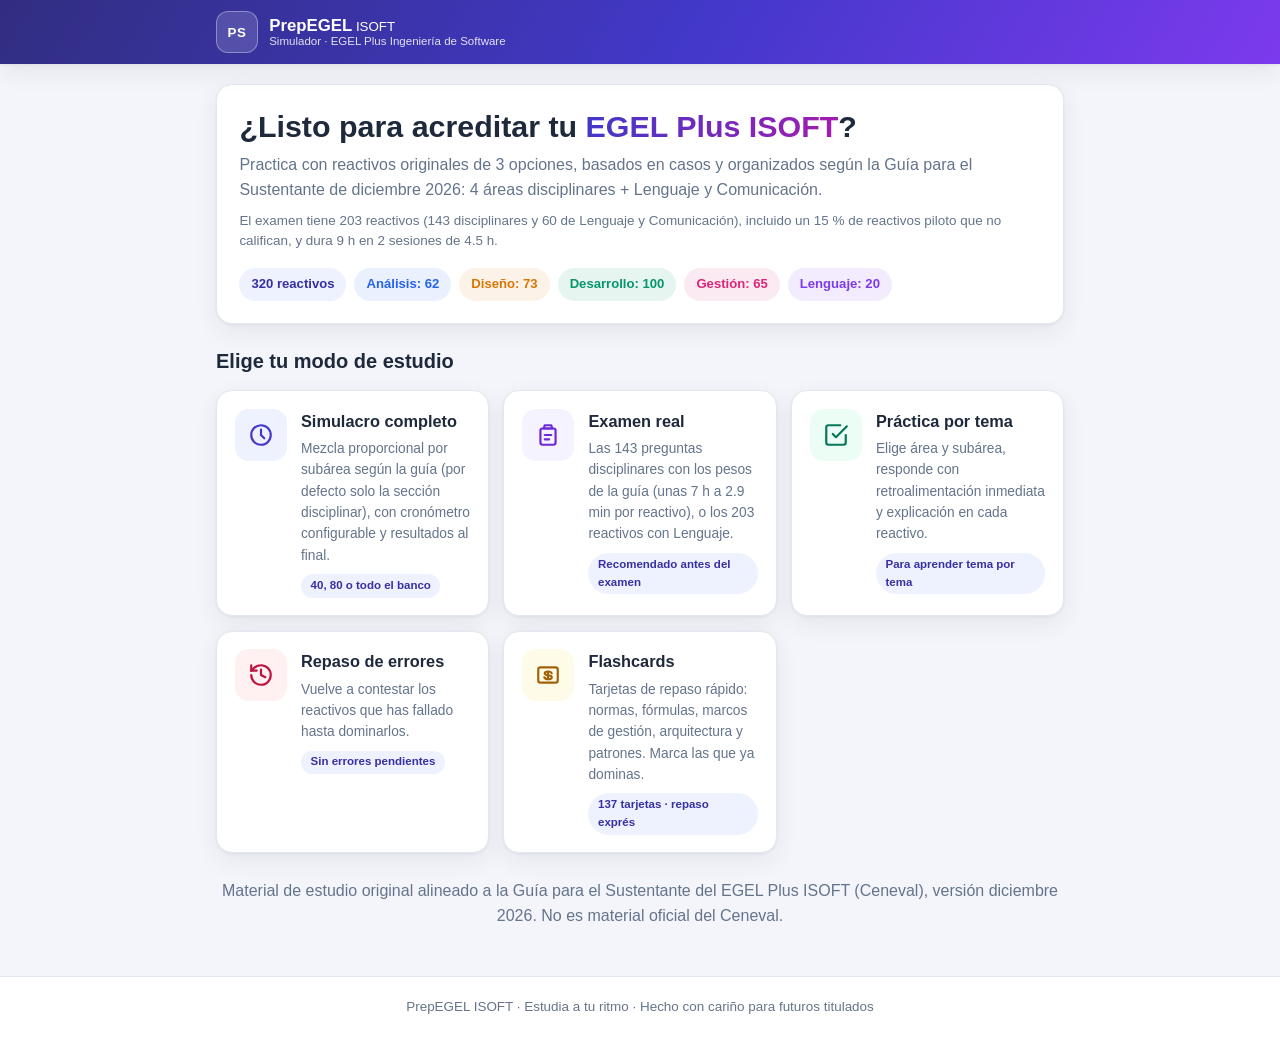
==== commit a1a61855: "Cierre: modo solo disciplinar, 46 flashcards nuevas y textos guía Dic 2026" ====
--- a/index.html
+++ b/index.html
@@ -3,11 +3,11 @@
 <head>
   <meta charset="UTF-8">
   <meta name="viewport" content="width=device-width, initial-scale=1.0">
-  <meta name="description" content="App de preparación para el EGEL Plus ISOFT del Ceneval: simulacros y práctica por áreas con explicaciones.">
+  <meta name="description" content="App de preparación para el EGEL Plus ISOFT del Ceneval (guía de diciembre 2026): simulacros y práctica por subárea con explicaciones.">
   <meta name="theme-color" content="#4338ca">
   <title>PrepEGEL ISOFT — Simulador EGEL Plus Ingeniería de Software</title>
   <link rel="icon" href="data:image/svg+xml,%3Csvg xmlns='http://www.w3.org/2000/svg' viewBox='0 0 100 100'%3E%3Crect width='100' height='100' rx='20' fill='%234338ca'/%3E%3Ctext x='50' y='68' font-size='48' text-anchor='middle' fill='white' font-family='Arial'%3EPS%3C/text%3E%3C/svg%3E">
-  <link rel="stylesheet" href="css/style.css?v=2026-11-18b">
+  <link rel="stylesheet" href="css/style.css?v=2026-11-19b">
 </head>
 <body>
 
@@ -33,8 +33,12 @@
       <div class="hero card">
         <h1>¿Listo para acreditar tu <span class="grad-text">EGEL Plus ISOFT</span>?</h1>
         <p class="muted">
-          Practica con reactivos tipo Ceneval (3 opciones, basados en casos) organizados según la
-          estructura oficial: 4 áreas disciplinares + Lenguaje y Comunicación.
+          Practica con reactivos originales de 3 opciones, basados en casos y organizados según la
+          Guía para el Sustentante de diciembre 2026: 4 áreas disciplinares + Lenguaje y Comunicación.
+        </p>
+        <p class="muted small">
+          El examen tiene 203 reactivos (143 disciplinares y 60 de Lenguaje y Comunicación), incluido un 15 %
+          de reactivos piloto que no califican, y dura 9 h en 2 sesiones de 4.5 h.
         </p>
         <div class="hero-stats" id="hero-stats"></div>
       </div>
@@ -48,7 +52,7 @@
           </div>
           <div>
             <h3>Simulacro completo</h3>
-            <p>Mezcla proporcional por subárea según la guía, con cronómetro configurable y resultados al final.</p>
+            <p>Mezcla proporcional por subárea según la guía (por defecto solo la sección disciplinar), con cronómetro configurable y resultados al final.</p>
             <span class="tag">40, 80 o todo el banco</span>
           </div>
         </button>
@@ -59,7 +63,7 @@
           </div>
           <div>
             <h3>Examen real</h3>
-            <p>Estructura de 203 reactivos (143 disciplinares + 60 de Lenguaje), en el orden y con el ritmo del examen.</p>
+            <p>Las 143 preguntas disciplinares con los pesos de la guía (unas 7 h a 2.9 min por reactivo), o los 203 reactivos con Lenguaje.</p>
             <span class="tag">Recomendado antes del examen</span>
           </div>
         </button>
@@ -92,8 +96,8 @@
           </div>
           <div>
             <h3>Flashcards</h3>
-            <p>Tarjetas de repaso rápido: definiciones, fórmulas, SOLID y patrones problema-solución. Marca las que ya dominas.</p>
-            <span class="tag">Repaso exprés · memoriza lo clave</span>
+            <p>Tarjetas de repaso rápido: normas, fórmulas, marcos de gestión, arquitectura y patrones. Marca las que ya dominas.</p>
+            <span class="tag" id="fc-count-tag">Repaso exprés · memoriza lo clave</span>
           </div>
         </button>
 
@@ -105,7 +109,7 @@
       </div>
 
       <p class="footnote muted">
-        Material de estudio original alineado a la Guía para el Sustentante (EGEL Plus ISOFT, Ceneval).
+        Material de estudio original alineado a la Guía para el Sustentante del EGEL Plus ISOFT (Ceneval), versión diciembre 2026.
         No es material oficial del Ceneval.
       </p>
     </section>
@@ -136,6 +140,14 @@
         </div>
 
         <div class="toggles">
+          <label class="switch-row" id="setup-solo-dis">
+            <span>
+              <strong>Solo sección disciplinar</strong><br>
+              <span class="muted small">Sin Lenguaje y Comunicación: las 4 áreas con los pesos por subárea de la guía (143 reactivos en el Examen real).</span>
+            </span>
+            <input type="checkbox" id="toggle-solo-dis" checked>
+            <span class="switch" aria-hidden="true"></span>
+          </label>
           <label class="switch-row">
             <span>
               <strong>Cronómetro</strong><br>
@@ -323,13 +335,13 @@
     PrepEGEL ISOFT · Estudia a tu ritmo · Hecho con cariño para futuros titulados
   </footer>
 
-  <script src="js/questions-a1.js?v=2026-11-18b"></script>
-  <script src="js/questions-a2.js?v=2026-11-18b"></script>
-  <script src="js/questions-a3.js?v=2026-11-18b"></script>
-  <script src="js/questions-a4.js?v=2026-11-18b"></script>
-  <script src="js/questions-lang.js?v=2026-11-18b"></script>
-  <script src="js/questions-extra.js?v=2026-11-18b"></script>
-  <script src="js/flashcards.js?v=2026-11-18b"></script>
-  <script src="js/app.js?v=2026-11-18b"></script>
+  <script src="js/questions-a1.js?v=2026-11-19b"></script>
+  <script src="js/questions-a2.js?v=2026-11-19b"></script>
+  <script src="js/questions-a3.js?v=2026-11-19b"></script>
+  <script src="js/questions-a4.js?v=2026-11-19b"></script>
+  <script src="js/questions-lang.js?v=2026-11-19b"></script>
+  <script src="js/questions-extra.js?v=2026-11-19b"></script>
+  <script src="js/flashcards.js?v=2026-11-19b"></script>
+  <script src="js/app.js?v=2026-11-19b"></script>
 </body>
 </html>
